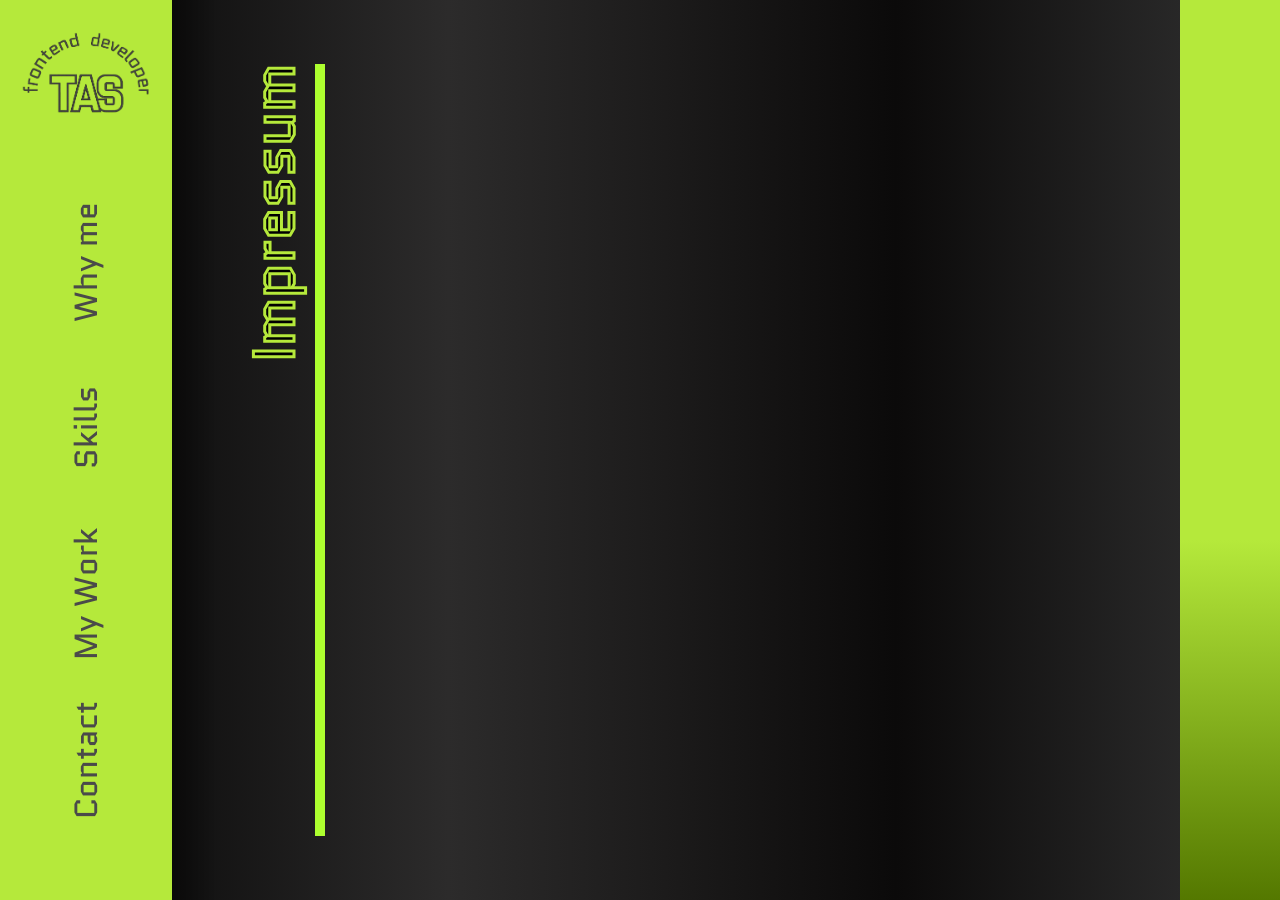
==== impressum.html @ a0881768 "start with impressum page" ====
<!doctype html>
<html lang="en">
  <head>
    <meta charset="UTF-8" />
    <meta name="viewport" content="width=device-width, initial-scale=1.0" />
    <!-- CSS - Script -->
    <link rel="stylesheet" href="css/style.css" />
    <link rel="stylesheet" href="css/responisve.css" />
    <link rel="stylesheet" href="css/hero_section.css" />
    <link rel="stylesheet" href="css/why_me_section.css" />
    <link rel="stylesheet" href="css/skill_section.css" />
    <link rel="stylesheet" href="css/mobile_responsive.css" />
    <link rel="stylesheet" href="css/contact_section.css" />
    <link rel="stylesheet" href="css/references.css" />
    <link rel="stylesheet" href="css/projects.css" />
    <link rel="stylesheet" href="css/font.css" />
    <link rel="stylesheet" href="css/impressum.css" />
    <!-- JS Script -->
    <script src="script.js" defer></script>
    <!-- FAVICON -->
    <link rel="shortcut icon" href="favicon.ico" type="image/x-icon" />
    <title>Impressum</title>
  </head>
  <body>
    <nav>
      <a href="#hero-section">
        <img
          src="./assets/img/tas_logo.png"
          class="navigation-img"
          alt="Initials-logo"
      /></a>

      <div class="navigation-links">
        <a class="navigation-item" href="index.html#why-me-section">Why me</a>
        <a class="navigation-item" href="index.html#skill-section">Skills</a>
        <a class="navigation-item" href="index.html#portfolio-section">My Work</a>
        <a class="navigation-item" href="index.html#contact-section">Contact</a>
      </div>
    </nav>
    <div class="black-to-transparent"></div>

    <div class="impressum-container">
      <div class="impressum-content">
        <div class="impressum-header">
          <p>Impressum</p>
        </div>
        <div class="impressum-text">

        </div>
      </div>

      <footer></footer>
    </div>


    
  </body>
</html>

<!--


    <h2>Angaben gemäß § 5 DDG</h2>

    <p>
      Thorben Schreyer<br />
      Ersheimer Strasse 9<br />
      69434 Hirschhorn<br />
      Deutschland
    </p>

    <h2>Kontakt</h2>

    <p>E-Mail: thorben.schreyer@web.de</p>

    <h2>Verantwortlich für den Inhalt nach § 18 Abs. 2 MStV</h2>

    <p>
      Thorben Schreyer<br />
      Ersheimer Strasse 9<br />
      69434 Hirschhorn<br />
    </p>

    <h2>Haftung für Inhalte</h2>

    <p>
      Als Diensteanbieter bin ich gemäß den allgemeinen Gesetzen für eigene
      Inhalte auf diesen Seiten verantwortlich. Ich bin jedoch nicht
      verpflichtet, übermittelte oder gespeicherte fremde Informationen zu
      überwachen oder nach Umständen zu forschen, die auf eine rechtswidrige
      Tätigkeit hinweisen.
    </p>

    <h2>Haftung für Links</h2>

    <p>
      Diese Website enthält Links zu externen Websites Dritter, auf deren
      Inhalte ich keinen Einfluss habe. Deshalb kann ich für diese fremden
      Inhalte auch keine Gewähr übernehmen. Für die Inhalte der verlinkten
      Seiten ist stets der jeweilige Anbieter oder Betreiber der Seiten
      verantwortlich.
    </p>

    <h2>Urheberrecht</h2>

    <p>
      Die durch den Seitenbetreiber erstellten Inhalte und Werke auf dieser
      Website unterliegen dem deutschen Urheberrecht. Die Vervielfältigung,
      Bearbeitung, Verbreitung und jede Art der Verwertung außerhalb der Grenzen
      des Urheberrechts bedürfen der schriftlichen Zustimmung des jeweiligen
      Autors bzw. Erstellers.
    </p>

    </div>
      Thorben Schreyer<br />
      Ersheimer Strasse 9<br />
      69434 Hirschhorn<br />
    </p>

    <h2>Haftung für Inhalte</h2>

    <p>
      Als Diensteanbieter bin ich gemäß den allgemeinen Gesetzen für eigene
      Inhalte auf diesen Seiten verantwortlich. Ich bin jedoch nicht
      verpflichtet, übermittelte oder gespeicherte fremde Informationen zu
      überwachen oder nach Umständen zu forschen, die auf eine rechtswidrige
      Tätigkeit hinweisen.
    </p>

    <h2>Haftung für Links</h2>

    <p>
      Diese Website enthält Links zu externen Websites Dritter, auf deren
      Inhalte ich keinen Einfluss habe. Deshalb kann ich für diese fremden
      Inhalte auch keine Gewähr übernehmen. Für die Inhalte der verlinkten
      Seiten ist stets der jeweilige Anbieter oder Betreiber der Seiten
      verantwortlich.
    </p>

    <h2>Urheberrecht</h2>

    <p>
      Die durch den Seitenbetreiber erstellten Inhalte und Werke auf dieser
      Website unterliegen dem deutschen Urheberrecht. Die Vervielfältigung,
      Bearbeitung, Verbreitung und jede Art der Verwertung außerhalb der Grenzen
      des Urheberrechts bedürfen der schriftlichen Zustimmung des jeweiligen
      Autors bzw. Erstellers.
    </p>

    </div>
      Thorben Schreyer<br />
      Ersheimer Strasse 9<br />
      69434 Hirschhorn<br />
    </p>

    <h2>Haftung für Inhalte</h2>

    <p>
      Als Diensteanbieter bin ich gemäß den allgemeinen Gesetzen für eigene
      Inhalte auf diesen Seiten verantwortlich. Ich bin jedoch nicht
      verpflichtet, übermittelte oder gespeicherte fremde Informationen zu
      überwachen oder nach Umständen zu forschen, die auf eine rechtswidrige
      Tätigkeit hinweisen.
    </p>

    <h2>Haftung für Links</h2>

    <p>
      Diese Website enthält Links zu externen Websites Dritter, auf deren
      Inhalte ich keinen Einfluss habe. Deshalb kann ich für diese fremden
      Inhalte auch keine Gewähr übernehmen. Für die Inhalte der verlinkten
      Seiten ist stets der jeweilige Anbieter oder Betreiber der Seiten
      verantwortlich.
    </p>

    <h2>Urheberrecht</h2>

    <p>
      Die durch den Seitenbetreiber erstellten Inhalte und Werke auf dieser
      Website unterliegen dem deutschen Urheberrecht. Die Vervielfältigung,
      Bearbeitung, Verbreitung und jede Art der Verwertung außerhalb der Grenzen
      des Urheberrechts bedürfen der schriftlichen Zustimmung des jeweiligen
      Autors bzw. Erstellers.
    </p>

    </div>
      Thorben Schreyer<br />
      Ersheimer Strasse 9<br />
      69434 Hirschhorn<br />
    </p>

    <h2>Haftung für Inhalte</h2>

    <p>
      Als Diensteanbieter bin ich gemäß den allgemeinen Gesetzen für eigene
      Inhalte auf diesen Seiten verantwortlich. Ich bin jedoch nicht
      verpflichtet, übermittelte oder gespeicherte fremde Informationen zu
      überwachen oder nach Umständen zu forschen, die auf eine rechtswidrige
      Tätigkeit hinweisen.
    </p>

    <h2>Haftung für Links</h2>

    <p>
      Diese Website enthält Links zu externen Websites Dritter, auf deren
      Inhalte ich keinen Einfluss habe. Deshalb kann ich für diese fremden
      Inhalte auch keine Gewähr übernehmen. Für die Inhalte der verlinkten
      Seiten ist stets der jeweilige Anbieter oder Betreiber der Seiten
      verantwortlich.
    </p>

    <h2>Urheberrecht</h2>

    <p>
      Die durch den Seitenbetreiber erstellten Inhalte und Werke auf dieser
      Website unterliegen dem deutschen Urheberrecht. Die Vervielfältigung,
      Bearbeitung, Verbreitung und jede Art der Verwertung außerhalb der Grenzen
      des Urheberrechts bedürfen der schriftlichen Zustimmung des jeweiligen
      Autors bzw. Erstellers.
    </p>

    </div>


-->
---- css/style.css ----
* {
  margin: 0;
  padding: 0;
}

body {
  scroll-snap-type: x mandatory;
  font-family: "Quantico-Regular";
}

:root {
  --white: #ffffff;
  --black: #000000;
  --main-green: #b5e93b;
  --light-green: #D3ED97;
  --light-grey: #4a4a4a;
}

.sections {
  margin-left: 172px;
  height: 100vh;

  overflow-x: auto;
  overflow-y: hidden;

  scroll-snap-type: x mandatory;
  scrollbar-width: none;
  scroll-behavior: smooth;
}

.sections-track {
  display: flex;
  width: max-content;

  background: linear-gradient(
    to right,
    #000000 0%,
    #2c2b2b 25%,
    #0b0a0a 50%,
    #323232 75%,
    #0b0a0a 100%
  );
}

.sections::-webkit-scrollbar {
  display: none;
}

section {
  display: flex;
  flex-direction: column;
  min-width: calc(100vw - 172px);
  height: 100vh;
  flex-shrink: 0;
  scroll-snap-align: start;
}

a {
  text-decoration: none;
}

.arrow-right {
  width: 107px;
  height: 32px;
  transition:
    transform 300ms ease,
    filter 300ms ease;
  z-index: 2;
}

.arrow-right::before {
  content: "";
  position: absolute;
  inset: -8px;
  background: #ccff00;
  border-radius: 100px;
  filter: blur(20px);
  opacity: 0;
  transition:
    opacity 300ms ease,
    transform 300ms ease;
  transform: scale(0.8);
  z-index: -1;
}

.arrow-right:hover {
  filter: drop-shadow(0 0 4px #b8ff2c)
    drop-shadow(0 0 12px rgba(184, 255, 44, 0.4));
}

.arrow-right-transform:hover {
  transform: translateX(10px);
}

.arrow-left-transform:hover {
  transform: translateX(-10px);
}

.arrow-right:hover::before {
  opacity: 0.7;
  transform: scale(1.2);
}

.btn {
  position: relative;
  overflow: hidden;
  border-radius: 30px;
  color: var(--black);
  border: none;
  width: 100%;
  height: 100%;
  cursor: pointer;
  background: var(--main-green);
}

.btn span {
  position: relative;
  font-family: "Quantico-Regular";
  font-size: 16px;
  z-index: 2;
}

.btn::before {
  content: "";
  position: absolute;
  inset: 0;

  background: linear-gradient(to bottom, #b5e93b 0%, #547800 100%);

  opacity: 0;
  transition: opacity 300ms ease;
}

.btn:hover::before {
  opacity: 1;
}

/*------------------------------------
     Social Media an Language
    ------------------------------------*/

.social-icons {
  display: flex;
  align-items: center;
  justify-content: space-between;
  position: fixed;
  top: 24px;
  right: 148px;
  gap: 24px;
  z-index: 5000;
}

.social-icons a {
  cursor: pointer;
}

.social-icons img {
  width: 30px;
  height: 30px;
}

.language-buttons {
  display: flex;
  align-items: center;
  margin-left: 16px;
}

.language-buttons span {
  font-size: 16px;
  cursor: pointer;
  color: var(--white);
}

.language-buttons span:hover {
  color: var(--main-green);
}

.language-buttons hr {
  border: 1px solid var(--white);
  height: 12px;
  margin: 0px 8px 2px 8px;
}

.mail-img:hover {
  content: url(../assets/img/mail_hover.png);
}

.linkedIn-img:hover {
  content: url(../assets/img/linkedIn_hover.png);
}

.git-img:hover {
  content: url(../assets/img/github_hover.png);
}

/*------------------------------------
    Skill Section
    ------------------------------------*/
.skill-section {
}

/*------------------------------------
    Portfolio Section
    ------------------------------------*/
.portfolio-section {
}

/*------------------------------------
    Reference Section
    ------------------------------------*/
.portfolio-section {
}

/*------------------------------------
    Footer Section
------------------------------------*/

footer {
  min-width: 100px;
  height: 100vh;
  flex-shrink: 0;
  background: linear-gradient(to bottom, var(--main-green) 60%, #547800 100%);
}
---- css/hero_section.css ----
/*------------------------------------
    Navigation Container 
    ------------------------------------*/
nav {
  position: fixed;
  display: flex;
  flex-direction: column;
  align-items: center;
  width: 172px;
  height: 100%;
  z-index: 2000;
  background-color: var(--main-green);
}

.black-to-transparent {
  position: fixed;
  left: 172px;
  width: 42px;
  height: 100%;
  z-index: 1000;
  background: linear-gradient(to right, rgba(0, 0, 0, 0.42), transparent);
}

.navigation-img {
  width: 130px;
  height: auto;
  margin-top: 32px;
}

.navigation-links {
  display: flex;
  flex-direction: column;
  justify-content: space-evenly;
  margin: 40px 0px;
  height: 100%;
}

.navigation-links a {
  display: flex;
  align-items: center;
  justify-content: center;
  height: 132px;
  writing-mode: vertical-rl;
  transform: rotate(180deg);
  color: var(--light-grey);
  font-size: 32px;
}

.navigation-links a:hover {
  color: var(--white);
  transition: 150ms;
}

.navigation-links a.isActive {
  color: transparent;
  -webkit-text-stroke: 1px black;
  transition: 200ms;
  scale: 1.2;
}


/*------------------------------------
     Hero Section 
    ------------------------------------*/

.hero-section {
  display: flex;
  flex-direction: row;
  position: relative;
}

.developper-image {
  display: flex;
  justify-content: center;
  align-items: end;
  flex: 1;
}

.my-img {
  position: absolute;
  bottom: 0px;
  height: 826px;
}

.hero-name {
  position: absolute;
  display: flex;
  align-items: end;
  flex-direction: column;
  position: absolute;
  width: 550px;
  left: 50%;
  top: 75%;
  transform: translate(-50%, -50%);
}

.developer-name {
  font-size: 80px;
  font-family: "Quantico-Bold";
  white-space: nowrap;
  color: var(--main-green);
}

.developer-function {
  font-size: 48px;
  font-family: "Quantico-Bold";
  color: var(--black);
  -webkit-text-stroke: 1px var(--main-green);
}

.arrow-position-hero {
  position: absolute;
  top: 430px;
  right: 32px;
}
---- css/why_me_section.css ----
/*------------------------------------
    Why me Section
    ------------------------------------*/

.why-me-section {
  position: relative;
}

.why-me-content {
  display: flex;
  flex-direction: column;
  margin-top: 264px;
  margin-left: 80px;
  width: 835px;
  height: 332px;
}

.why-me-textarea {
  display: flex;
  flex-direction: row;
  height: 252px;
  width: 100%;
}

.contact-me-button-area {
  display: flex;
  justify-content: end;
  align-items: center;
  width: 100%;
}

.contact-me-button-area a {
  display: flex;
  align-items: center;
  justify-content: center;
}

.contact-me-btn {
  margin-top: 32px;
  width: 146px;
  height: 45px;
}

.why-me-header {
  display: flex;
  justify-content: end;
  font-size: 56px;
  color: var(--black);
  -webkit-text-stroke: 3px var(--main-green);
  writing-mode: vertical-rl;
  transform: rotate(180deg);

  height: 100%;
  width: 80px;
}

.why-me-description {
  height: 80px;
  width: 100%;
  margin-left: 32px;
  color: var(--white);
  font-size: 16px;
  text-align: justify;
}

.why-me-description p {
  margin: 0px 0px 48px 0px;
}

.why-me-description span {
  font-size: 48px;
  color: var(--main-green);
}

.why-me-icons {
  width: 77%;
  height: 96px;
  margin-top: -30px;
  margin-left: 60px;
  display: flex;
  justify-content: space-between;
  align-items: end;
}

.why-me-icon {
  display: flex;
  justify-content: center;
  align-items: center;
  flex-direction: column;
  position: relative;
  transition: 400ms;
}

.why-me-icon:hover {
  color: var(--main-green);
}

.why-me-icon-city-hover {
  opacity: 0;
  transition: opacity 400ms ease;
}

.why-me-icon:hover .why-me-icon-city-hover {
  opacity: 1;
}

.why-me-icon-remote-hover {
  opacity: 0;
  transition: opacity 400ms ease;
  position: absolute;
  bottom: 63px;
  left: 50px;
}

.why-me-icon:hover .why-me-icon-remote-hover {
  opacity: 1;
}

.bag-corpus {
  position: absolute;
  top: -30px;
  z-index: 500;
}

.bag-roll {
  position: absolute;
  top: 3px;
  z-index: 400;
}

.bag-griff {
  position: absolute;
  bottom: 55px;
  transition: 400ms;
}

.why-me-icon:hover .bag-griff {
  bottom: 62px
}

.why-me-icon p {
  margin: 16px 0px 0px 0px;
}

.arrow-why-me {
  position: absolute;
  right: 32px;
  bottom: 60px;
}
---- css/skill_section.css ----
.skill-section {
  position: relative;
}

.skill-section-content {
  display: flex;
  width: 900px;
  height: 360px;
  margin-left: 64px;
  margin-top: 400px;
}

.skill-section-img-up {
  display: flex;
  flex-direction: row;
  justify-content: space-around;
  width: 100%;
  height: 100px;
  margin-top: 32px;
}

.skill-section-img-down {
  display: flex;
  flex-direction: row;
  justify-content: space-around;
  width: 100%;
  height: 100px;
  margin-top: 24px;
}

.skill-section-content-left {
  margin-bottom: 32px;
  margin-right: 80px;
}

.skill-section-content-left p {
  display: flex;
  justify-content: end;
  font-size: 56px;
  margin-right: 32px;
  color: var(--black);
  -webkit-text-stroke: 3px var(--main-green);
  writing-mode: vertical-rl;
  transform: rotate(180deg);
}

.skill-section-text p {
  color: var(--white);
  text-align: justify;
}

.arrow-skill-section {
  position: absolute;
  right: 32px;
  top: 360px;
}

.skill {
  position: relative;

  display: flex;
  flex-direction: column;
  align-items: center;
  justify-content: center;

  width: 120px;
  height: 120px;

  color: var(--white);
}

.skill::before {
  content: "";
  position: absolute;
  width: 80px;
  height: 80px;
  background: rgba(5, 233, 58, 0.28);
  border-radius: 50%;
  filter: blur(50px);
  opacity: 0;
  transition: opacity 250ms ease;
  z-index: 0;
}


.skill:hover::before {
  opacity: 1;
}

.skill img {
  position: relative;
  z-index: 2;

  transition: transform 250ms ease;
}

.skill:hover img {
  transform: scale(1.08);
}

.skill p {
  display: flex;
  justify-content: center;
  margin-top: 8px;
}

.contact-me-btn-skill {
  display: flex;
  align-items: center;
  justify-content: center;
  margin-top: 32px;
  width: 120px;
  height: 30px;
}

.contact-me-btn-skil span {
  z-index: 1000;
}
---- css/contact_section.css ----
/*------------------------------------
    Contact Section
    ------------------------------------*/
.contact-section {
  position: relative;
  display: flex;
  flex-direction: row;
}

.contact-content {
  flex: 1;
}

.arrow-contact {
  position: absolute;
  bottom: 30%;
  right: 132px;
}

.contact-content {
  display: flex;
  flex-direction: row;
}

.contact-head {
  display: flex;
  justify-content: end;
  font-size: 56px;
  margin-right: 32px;
  color: var(--black);
  -webkit-text-stroke: 3px var(--main-green);
  writing-mode: vertical-rl;
  transform: rotate(180deg);
}

.contact-form {
  margin-top: 150px;
  margin-left: 128px;
  display: flex;
  flex-direction: row;
  height: 530px;
  width: 585px;
}

form {
  display: flex;
  flex-direction: column;
}

.checkbox-area {
  display: flex;
  align-items: start;
  color: var(--main-green);
}

.checkbox-area a {
  color: var(--white);
}

.form-btn-area {
  display: flex;
  justify-content: end;
  margin-top: 16px;
  width: 100%;
}

.form-send-btn {
  width: 95px;
  height: 45px;
}

.form-send-btn span {
  position: relative;
  z-index: 5;
}

.input-form {
  width: 456px;
  height: 60px;
  border: 1px solid var(--main-green);
  border-radius: 30px;
  padding-left: 24px;
  background-color: transparent;
  color: var(--white);
  margin-bottom: 16px;
}

.input-form::placeholder {
  color: #d3ed9766;
}

.input-message {
  width: 456px;
  height: 255px;
  border: 1px solid var(--main-green);
  border-radius: 30px;
  padding-left: 24px;
  padding-top: 32px;
  background-color: transparent;
  color: var(--white);
  margin-bottom: 8px;
}

.checkbox-area {
  display: flex;
  align-items: center;
  gap: 12px;
}

.custom-checkbox {
  position: relative;

  display: flex;
  align-items: center;
  justify-content: center;

  min-width: 24px;
  width: 24px;
  height: 24px;

  cursor: pointer;
}

.checkbox-input {
  display: none;
}

.custom-checkbox img {
  position: absolute;
  inset: 0;

  width: 100%;
  height: 100%;

  transition: opacity 200ms ease;
}

/* -----------------------------
   DEFAULT STATES
------------------------------ */

.checked,
.checkbox-hover,
.not-checked {
  opacity: 0;
}

.unchecked {
  opacity: 1;
}

/* -----------------------------
   HOVER (unchecked)
------------------------------ */

.custom-checkbox:hover .checkbox-hover {
  opacity: 1;
}

.custom-checkbox:hover .unchecked {
  opacity: 0;
}

/* -----------------------------
   CHECKED
------------------------------ */

.checkbox-input:checked ~ .checked {
  opacity: 1;
}

.checkbox-input:checked ~ .unchecked,
.checkbox-input:checked ~ .checkbox-hover {
  opacity: 0;
}

/* -----------------------------
   OPTIONAL ERROR STATE
------------------------------ */

/* 
Füge später per JS die Klasse "error"
zu .custom-checkbox hinzu
*/

.custom-checkbox.error .not-checked {
  opacity: 1;
}

.custom-checkbox.error .unchecked,
.custom-checkbox.error .checkbox-hover,
.custom-checkbox.error .checked {
  opacity: 0;
}

/* -----------------------------
   TEXT
------------------------------ */

.checkbox-area p {
  color: var(--main-green);
  font-size: 14px;
  line-height: 1.4;
}

.checkbox-pp {
  color: var(--main-green);
  cursor: pointer;
}

.checkbox-pp:hover {
  text-decoration: underline;
}

.impressum-section {
  display: flex;
  flex-direction: column;
  justify-content: space-between;
  margin: 150px 32px 0px 64px;
  height: 665px;
  max-width: 420px;
}

.impressum-text {
  color: var(--white);
  text-align: end;
}

.impressum-text-highlight {
  color: var(--main-green);
}

.impressum-contact-details {
  margin-top: 24px;
  text-align: end;
}

.impressum-contact-details p {
  display: flex;
  align-items: center;
  justify-content: end;
}

.impressum-contact-details p a:hover {
  color: var(--main-green);
}

.impressum-contact-details p:last-child {
  margin-top: 8px;
}

.impressum-contact-details p a {
  color: white;
  transition: color 0.2s ease;
}

.icon-wrapper {
  display: flex;
  align-items: center;
  justify-content: center;
  position: relative;
  width: 24px;
  height: 24px;
}

.icon-wrapper img {
  position: absolute;
  top: -2px;
  left: -8px;
  transition: opacity 0.4s ease;
}

.icon-default {
  opacity: 1;
}

.icon-hover {
  opacity: 0;
}

.impressum-contact-details p:hover .icon-default {
  opacity: 0;
}

.impressum-contact-details p:hover .icon-hover {
  opacity: 1;
}

.impressum-contact-details a {
  color: white;
  transition: color 0.2s ease;
}

.impressum-contact-details p:hover a {
  color: var(--main-green);
}

.impressum-lower-section {
  display: flex;
  flex-direction: column;
  align-items: end;
  height: 150px;
  color: white;
}

.impressum-lower-section a:hover {
  color: var(--main-green);
}

.impressum-lower-section a {
  color: var(--white);
  margin-bottom: 8px;
}
---- css/references.css ----
.reference-section {
    position: relative;
}

.reference-section-container {
  display: flex;
  flex-direction: row;
  width: 580px;
  height: 580px;
  margin-left: 64px;
  margin-top: 280px;
}

.all-references {
  width: 480px;
  height: 100%;
}

.reference-head {
  -webkit-text-stroke: 3px var(--main-green);
  writing-mode: vertical-rl;
  transform: rotate(180deg);
  font-size: 58px;
  margin-right: 24px;
}

.reference {
    display: flex;
    align-items: center;
  width: 540px;
  height: 182px;
  border: 1px solid #d3ed97;
  border-radius: 30px;
  margin-bottom: 16px;
  color: white;
}

hr {
    border: 1px solid #D3ED97;
    height: 113px;
}

.name-and-project {
    display: flex;
    justify-content: center;
    align-items: center;
    flex-direction: column;
    padding: 16px;
    width: 200px;
}

.customer-name {
    color: #B5E93B;
    font-size: 24px;
    white-space: nowrap;
}

.project-name {
    color: #D3ED97;
    font-size: 16px;
    white-space: nowrap;
}

.reference-content {
    display: flex;
    justify-content: center;
    align-items: center;
    padding: 16px;
    text-align: center;
    width: 258px
}

.arrow-position-reference-section {
    position: absolute;
    right: 32px;
    top: 430px
}
---- css/projects.css ----
.portfolio-section {
  position: relative;
}

.all-projects {
  display: flex;
  flex-direction: row;
  margin-left: 64px;
  margin-top: 160px;
}

.project-header {
  display: flex;
  justify-content: end;
  -webkit-text-stroke: 3px var(--main-green);
  writing-mode: vertical-rl;
  transform: rotate(180deg);
  font-size: 58px;
  margin-right: 32px;
}

.project {
  position: relative;
  width: 920px;
  height: 520px;
  border-radius: 30px;
  padding: 0px 32px;
  background-color: rgba(181, 233, 59, 0.2);
  margin-right: 32px;
}

.project-head-number {
  font-size: 100px;
  margin-right: 16px;
  -webkit-text-stroke: 1px var(--main-green);
  color: transparent;
}

.project-head {
  display: flex;
  align-items: center;
}

.prject-description-head {
  display: flex;
  align-items: center;
  gap: 16px;
  margin-bottom: 10px;
}

.prject-description-head-img {
  width: 13px;
  height: 13px;
}

.project-head-project-name {
  font-size: 56px;
  color: #b5e93b;
}

.project-h2 {
  font-size: 24px;
  color: #fffdfd;
}

.project-text {
  color: #fffdfd;
  margin-bottom: 32px;
}

.about-the-project {
  width: 480px;
  padding-left: 30px;
}

.technologys-project {
  width: 830px;
  padding-left: 30px;
}

.arrow-position-skill-section {
  position: absolute;
  right: 32px;
  bottom: 64px;
}

.project-presentation {
  position: absolute;
  display: flex;
  align-items: center;
  justify-content: center;
  flex-direction: column;
  width: 337px;
  right: 50px;
  top: 130px;
}

.project-img {
  width: 337px;
  height: 203px;
  border-radius: 30px;
}

.project-btn {
  display: flex;
  justify-content: center;
  align-items: center;
  padding: 13px 30px;
}

.project-btn-section {
  display: flex;
  align-items: center;
  justify-content: center;
  margin-top: 24px;
  gap: 16px;
  transition: ease-in-out 300ms;
}

.github-btn {
  display: flex;
  justify-content: center;
  align-items: center;
  border-radius: 30px;
  padding: 13px 30px;
  border: 1px solid #b5e93b;
  color: #b5e93b;
  transition: ease-in-out 300ms;
}

.github-btn:hover {
  background-color: rgba(211, 237, 151, 0.2);
  color: #fffdfd;
}


.project-text-section {
  margin-left: 40px;
}

.project:hover .project-btn-section {
  gap: 32px;
}

.ongoing-project {
  display: flex;
  flex-direction: column;
  align-items: center;
  width: 345px;
}

.ongoing-project-head {
  width: 100%;
}

.ongoing-number {
  font-size: 48px;
}

.ongoing-head {
  font-size: 32px;
}

.ongoing-project-text {
  color: #FFFDFD;
}

.ongoing-project-button {
  display: flex;
  justify-content: center;
  margin-top: 16px;
  width: 130px;
  height: 45px;
}

.ongoing-project-button span{
  display: flex;
  align-items: center;
  justify-content: center;
  align-content: center;
  max-width: 130px;
  height: 45px;
}
---- css/font.css ----
@font-face {
  font-family: "Quantico-Bold";
  src: url('../assets/font/Quantico-Bold.ttf') format('truetype');
  font-weight: bold;
  font-style: normal;
}

@font-face {
  font-family: "Quantico-BoldItalic";
  src: url('../assets/font/Quantico-BoldItalic.ttf') format('truetype');
  font-weight: bold;
  font-style: italic;
}

@font-face {
  font-family: "Quantico-Italic";
  src: url('../assets/font/Quantico-Italic.ttf') format('truetype');
  font-weight: normal;
  font-style: italic;
}

@font-face {
  font-family: "Quantico-Regular";
  src: url('../assets/font/Quantico-Regular.ttf') format('truetype');
  font-weight: normal;
  font-style: normal;
}
---- css/impressum.css ----
.impressum-container {
  display: flex;

  width: 100vw;
  height: 100vh;
  background: linear-gradient(
    to right,
    #000000 0%,
    #2c2b2b 35%,
    #0b0a0a 70%,
    #323232 100%
  );
}

.impressum-content {
  display: flex;
  width: calc(100% - 132px);
  margin: 64px 64px 64px 232px;
}

.impressum-header {
  display: flex;
  justify-content: end;
  -webkit-text-stroke: 3px var(--main-green);
  writing-mode: vertical-rl;
  transform: rotate(180deg);
  font-size: 58px;
}

.impressum-text {
  border: 5px solid greenyellow;
}
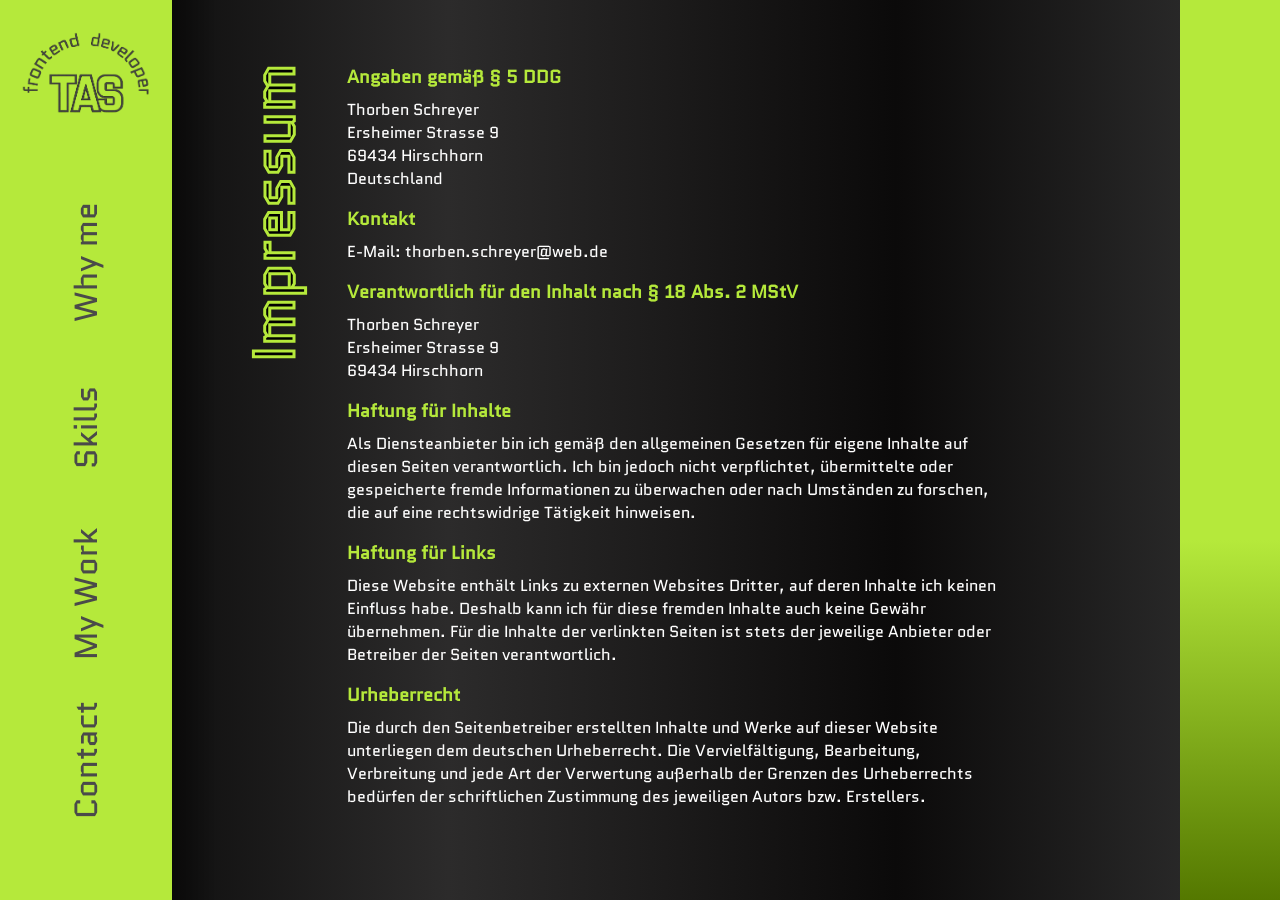
==== commit 93f44633: "add impressum" ====
--- a/impressum.html
+++ b/impressum.html
@@ -33,7 +33,9 @@
       <div class="navigation-links">
         <a class="navigation-item" href="index.html#why-me-section">Why me</a>
         <a class="navigation-item" href="index.html#skill-section">Skills</a>
-        <a class="navigation-item" href="index.html#portfolio-section">My Work</a>
+        <a class="navigation-item" href="index.html#portfolio-section"
+          >My Work</a
+        >
         <a class="navigation-item" href="index.html#contact-section">Contact</a>
       </div>
     </nav>
@@ -44,182 +46,68 @@
         <div class="impressum-header">
           <p>Impressum</p>
         </div>
-        <div class="impressum-text">
+        <div class="impressumsite-text">
+          <h2>Angaben gemäß § 5 DDG</h2>
 
+          <p>
+            Thorben Schreyer<br />
+            Ersheimer Strasse 9<br />
+            69434 Hirschhorn<br />
+            Deutschland
+          </p>
+
+          <h2>Kontakt</h2>
+
+          <p>E-Mail: thorben.schreyer@web.de</p>
+
+          <h2>Verantwortlich für den Inhalt nach § 18 Abs. 2 MStV</h2>
+
+          <p>
+            Thorben Schreyer<br />
+            Ersheimer Strasse 9<br />
+            69434 Hirschhorn<br />
+          </p>
+
+          <h2>Haftung für Inhalte</h2>
+
+          <p>
+            Als Diensteanbieter bin ich gemäß den allgemeinen Gesetzen für
+            eigene Inhalte auf diesen Seiten verantwortlich. Ich bin jedoch
+            nicht verpflichtet, übermittelte oder gespeicherte fremde
+            Informationen zu überwachen oder nach Umständen zu forschen, die auf
+            eine rechtswidrige Tätigkeit hinweisen.
+          </p>
+
+          <h2>Haftung für Links</h2>
+
+          <p>
+            Diese Website enthält Links zu externen Websites Dritter, auf deren
+            Inhalte ich keinen Einfluss habe. Deshalb kann ich für diese fremden
+            Inhalte auch keine Gewähr übernehmen. Für die Inhalte der verlinkten
+            Seiten ist stets der jeweilige Anbieter oder Betreiber der Seiten
+            verantwortlich.
+          </p>
+
+          <h2>Urheberrecht</h2>
+
+          <p>
+            Die durch den Seitenbetreiber erstellten Inhalte und Werke auf
+            dieser Website unterliegen dem deutschen Urheberrecht. Die
+            Vervielfältigung, Bearbeitung, Verbreitung und jede Art der
+            Verwertung außerhalb der Grenzen des Urheberrechts bedürfen der
+            schriftlichen Zustimmung des jeweiligen Autors bzw. Erstellers.
+          </p>
         </div>
       </div>
 
       <footer></footer>
     </div>
-
-
-    
   </body>
 </html>
 
 <!--
 
 
-    <h2>Angaben gemäß § 5 DDG</h2>
-
-    <p>
-      Thorben Schreyer<br />
-      Ersheimer Strasse 9<br />
-      69434 Hirschhorn<br />
-      Deutschland
-    </p>
-
-    <h2>Kontakt</h2>
-
-    <p>E-Mail: thorben.schreyer@web.de</p>
-
-    <h2>Verantwortlich für den Inhalt nach § 18 Abs. 2 MStV</h2>
-
-    <p>
-      Thorben Schreyer<br />
-      Ersheimer Strasse 9<br />
-      69434 Hirschhorn<br />
-    </p>
-
-    <h2>Haftung für Inhalte</h2>
-
-    <p>
-      Als Diensteanbieter bin ich gemäß den allgemeinen Gesetzen für eigene
-      Inhalte auf diesen Seiten verantwortlich. Ich bin jedoch nicht
-      verpflichtet, übermittelte oder gespeicherte fremde Informationen zu
-      überwachen oder nach Umständen zu forschen, die auf eine rechtswidrige
-      Tätigkeit hinweisen.
-    </p>
-
-    <h2>Haftung für Links</h2>
-
-    <p>
-      Diese Website enthält Links zu externen Websites Dritter, auf deren
-      Inhalte ich keinen Einfluss habe. Deshalb kann ich für diese fremden
-      Inhalte auch keine Gewähr übernehmen. Für die Inhalte der verlinkten
-      Seiten ist stets der jeweilige Anbieter oder Betreiber der Seiten
-      verantwortlich.
-    </p>
-
-    <h2>Urheberrecht</h2>
-
-    <p>
-      Die durch den Seitenbetreiber erstellten Inhalte und Werke auf dieser
-      Website unterliegen dem deutschen Urheberrecht. Die Vervielfältigung,
-      Bearbeitung, Verbreitung und jede Art der Verwertung außerhalb der Grenzen
-      des Urheberrechts bedürfen der schriftlichen Zustimmung des jeweiligen
-      Autors bzw. Erstellers.
-    </p>
-
-    </div>
-      Thorben Schreyer<br />
-      Ersheimer Strasse 9<br />
-      69434 Hirschhorn<br />
-    </p>
-
-    <h2>Haftung für Inhalte</h2>
-
-    <p>
-      Als Diensteanbieter bin ich gemäß den allgemeinen Gesetzen für eigene
-      Inhalte auf diesen Seiten verantwortlich. Ich bin jedoch nicht
-      verpflichtet, übermittelte oder gespeicherte fremde Informationen zu
-      überwachen oder nach Umständen zu forschen, die auf eine rechtswidrige
-      Tätigkeit hinweisen.
-    </p>
-
-    <h2>Haftung für Links</h2>
-
-    <p>
-      Diese Website enthält Links zu externen Websites Dritter, auf deren
-      Inhalte ich keinen Einfluss habe. Deshalb kann ich für diese fremden
-      Inhalte auch keine Gewähr übernehmen. Für die Inhalte der verlinkten
-      Seiten ist stets der jeweilige Anbieter oder Betreiber der Seiten
-      verantwortlich.
-    </p>
-
-    <h2>Urheberrecht</h2>
-
-    <p>
-      Die durch den Seitenbetreiber erstellten Inhalte und Werke auf dieser
-      Website unterliegen dem deutschen Urheberrecht. Die Vervielfältigung,
-      Bearbeitung, Verbreitung und jede Art der Verwertung außerhalb der Grenzen
-      des Urheberrechts bedürfen der schriftlichen Zustimmung des jeweiligen
-      Autors bzw. Erstellers.
-    </p>
-
-    </div>
-      Thorben Schreyer<br />
-      Ersheimer Strasse 9<br />
-      69434 Hirschhorn<br />
-    </p>
-
-    <h2>Haftung für Inhalte</h2>
-
-    <p>
-      Als Diensteanbieter bin ich gemäß den allgemeinen Gesetzen für eigene
-      Inhalte auf diesen Seiten verantwortlich. Ich bin jedoch nicht
-      verpflichtet, übermittelte oder gespeicherte fremde Informationen zu
-      überwachen oder nach Umständen zu forschen, die auf eine rechtswidrige
-      Tätigkeit hinweisen.
-    </p>
-
-    <h2>Haftung für Links</h2>
-
-    <p>
-      Diese Website enthält Links zu externen Websites Dritter, auf deren
-      Inhalte ich keinen Einfluss habe. Deshalb kann ich für diese fremden
-      Inhalte auch keine Gewähr übernehmen. Für die Inhalte der verlinkten
-      Seiten ist stets der jeweilige Anbieter oder Betreiber der Seiten
-      verantwortlich.
-    </p>
-
-    <h2>Urheberrecht</h2>
-
-    <p>
-      Die durch den Seitenbetreiber erstellten Inhalte und Werke auf dieser
-      Website unterliegen dem deutschen Urheberrecht. Die Vervielfältigung,
-      Bearbeitung, Verbreitung und jede Art der Verwertung außerhalb der Grenzen
-      des Urheberrechts bedürfen der schriftlichen Zustimmung des jeweiligen
-      Autors bzw. Erstellers.
-    </p>
-
-    </div>
-      Thorben Schreyer<br />
-      Ersheimer Strasse 9<br />
-      69434 Hirschhorn<br />
-    </p>
-
-    <h2>Haftung für Inhalte</h2>
-
-    <p>
-      Als Diensteanbieter bin ich gemäß den allgemeinen Gesetzen für eigene
-      Inhalte auf diesen Seiten verantwortlich. Ich bin jedoch nicht
-      verpflichtet, übermittelte oder gespeicherte fremde Informationen zu
-      überwachen oder nach Umständen zu forschen, die auf eine rechtswidrige
-      Tätigkeit hinweisen.
-    </p>
-
-    <h2>Haftung für Links</h2>
-
-    <p>
-      Diese Website enthält Links zu externen Websites Dritter, auf deren
-      Inhalte ich keinen Einfluss habe. Deshalb kann ich für diese fremden
-      Inhalte auch keine Gewähr übernehmen. Für die Inhalte der verlinkten
-      Seiten ist stets der jeweilige Anbieter oder Betreiber der Seiten
-      verantwortlich.
-    </p>
-
-    <h2>Urheberrecht</h2>
-
-    <p>
-      Die durch den Seitenbetreiber erstellten Inhalte und Werke auf dieser
-      Website unterliegen dem deutschen Urheberrecht. Die Vervielfältigung,
-      Bearbeitung, Verbreitung und jede Art der Verwertung außerhalb der Grenzen
-      des Urheberrechts bedürfen der schriftlichen Zustimmung des jeweiligen
-      Autors bzw. Erstellers.
-    </p>
-
-    </div>
 
 
--->+-->
--- a/css/impressum.css
+++ b/css/impressum.css
@@ -27,6 +27,19 @@
   font-size: 58px;
 }
 
-.impressum-text {
-  border: 5px solid greenyellow;
+.impressumsite-text {
+  margin-left: 32px;
+  height: 740px;
+  width: 650px;
+  color: white;
 }
+
+.impressumsite-text h2 {
+  font-size: 18px;
+  padding-bottom: 8px;
+  color: var(--main-green);
+}
+
+.impressumsite-text p {
+  padding-bottom: 16px;
+}
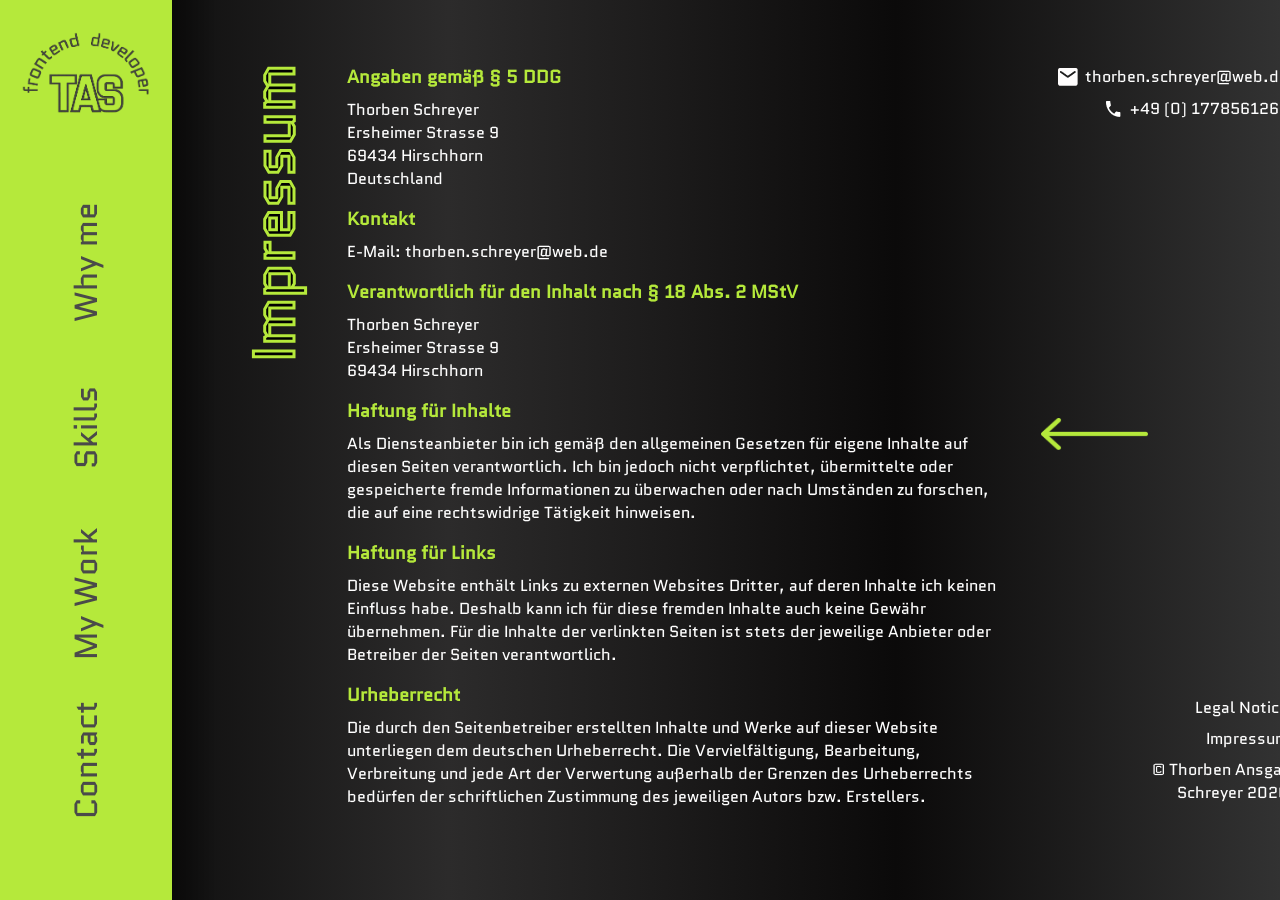
==== commit 890bd975: "finish impressum site in german" ====
--- a/impressum.html
+++ b/impressum.html
@@ -23,7 +23,7 @@
   </head>
   <body>
     <nav>
-      <a href="#hero-section">
+      <a href="index.html#hero-section">
         <img
           src="./assets/img/tas_logo.png"
           class="navigation-img"
@@ -100,8 +100,54 @@
         </div>
       </div>
 
+      <div class="impressum-detail">
+        <div class="impressum-contact-details margin-imprssum-unset">
+          <p>
+            <span class="icon-wrapper">
+              <img
+                class="icon-default"
+                src="./assets/img/email-default.png"
+                alt=""
+              />
+              <img
+                class="icon-hover"
+                src="./assets/img/email-hover.png"
+                alt=""
+              /> </span
+            ><a href="mailto:tohrben.schreyer@web.de"
+              >thorben.schreyer@web.de</a
+            >
+          </p>
+          <p>
+            <span class="icon-wrapper">
+              <img
+                class="icon-default"
+                src="./assets/img/phone-default.png"
+                alt=""
+              />
+              <img
+                class="icon-hover"
+                src="./assets/img/phone-hover.png"
+                alt=""
+              />
+            </span>
+            <a href="tel:+491778561261">+49 (0) 1778561261</a>
+          </p>
+        </div>
+        <div class="impressum-lower-section">
+          <a href="leagal_notice.html">Legal Notice</a>
+          <a href="impressum.html">Impressum</a>
+          <p class="copy-right">&copy; Thorben Ansgar <br />Schreyer 2026</p>
+        </div>
+      </div>
       <footer></footer>
     </div>
+    <a href="index.html#hero-section">
+      <img
+        class="arrow-right arrow-left-transform arrow-impressum"
+        src="./assets/img/arrow_left.png"
+        alt="Arrow Right "
+    /></a>
   </body>
 </html>
 
--- a/css/contact_section.css
+++ b/css/contact_section.css
@@ -299,6 +299,7 @@
   display: flex;
   flex-direction: column;
   align-items: end;
+  justify-content: end;
   height: 150px;
   color: white;
 }
--- a/css/impressum.css
+++ b/css/impressum.css
@@ -43,3 +43,26 @@
 .impressumsite-text p {
   padding-bottom: 16px;
 }
+
+.impressum-detail {
+  display: flex;
+  flex-direction: column;
+  justify-content: space-between;
+  margin-right: 16px;
+  margin-top: 64px;
+  height: 740px;
+}
+
+.copy-right {
+  text-align: end;
+}
+
+.margin-imprssum-unset {
+  margin: unset;
+}
+
+.arrow-impressum {
+  position: absolute;
+  bottom: 50%;
+  right: 132px;
+}
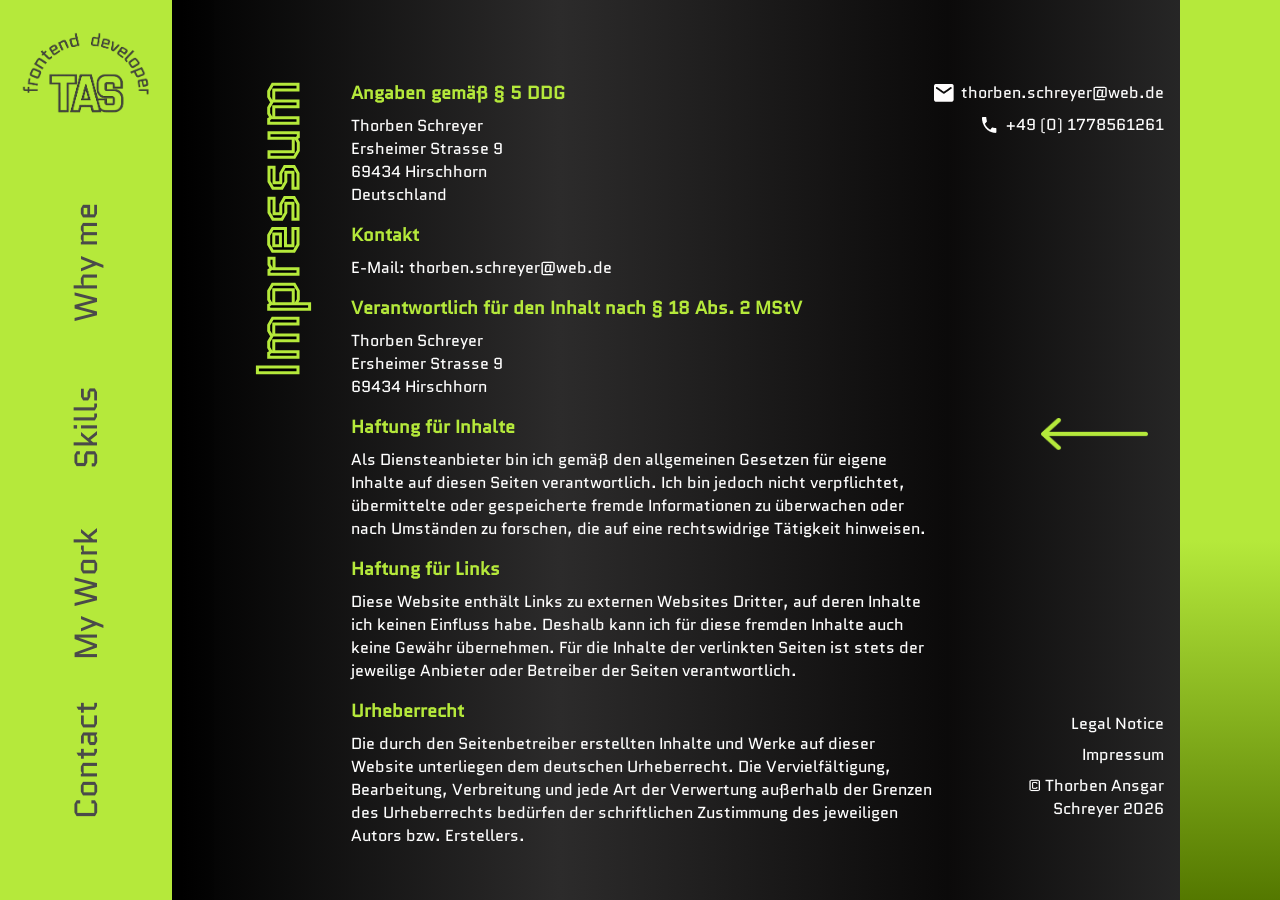
==== commit 9e9479f6: "fix impressum and pp!" ====
--- a/impressum.html
+++ b/impressum.html
@@ -98,49 +98,49 @@
             schriftlichen Zustimmung des jeweiligen Autors bzw. Erstellers.
           </p>
         </div>
+        <div class="footer-space"></div>
+        <div class="impressum-detail">
+          <div class="impressum-contact-details margin-imprssum-unset">
+            <p>
+              <span class="icon-wrapper">
+                <img
+                  class="icon-default"
+                  src="./assets/img/email-default.png"
+                  alt=""
+                />
+                <img
+                  class="icon-hover"
+                  src="./assets/img/email-hover.png"
+                  alt=""
+                /> </span
+              ><a href="mailto:tohrben.schreyer@web.de"
+                >thorben.schreyer@web.de</a
+              >
+            </p>
+            <p>
+              <span class="icon-wrapper">
+                <img
+                  class="icon-default"
+                  src="./assets/img/phone-default.png"
+                  alt=""
+                />
+                <img
+                  class="icon-hover"
+                  src="./assets/img/phone-hover.png"
+                  alt=""
+                />
+              </span>
+              <a href="tel:+491778561261">+49 (0) 1778561261</a>
+            </p>
+          </div>
+          <div class="impressum-lower-section">
+            <a href="leagal_notice.html">Legal Notice</a>
+            <a href="impressum.html">Impressum</a>
+            <p class="copy-right">&copy; Thorben Ansgar <br />Schreyer 2026</p>
+          </div>
+        </div>
+        <footer></footer>
       </div>
-
-      <div class="impressum-detail">
-        <div class="impressum-contact-details margin-imprssum-unset">
-          <p>
-            <span class="icon-wrapper">
-              <img
-                class="icon-default"
-                src="./assets/img/email-default.png"
-                alt=""
-              />
-              <img
-                class="icon-hover"
-                src="./assets/img/email-hover.png"
-                alt=""
-              /> </span
-            ><a href="mailto:tohrben.schreyer@web.de"
-              >thorben.schreyer@web.de</a
-            >
-          </p>
-          <p>
-            <span class="icon-wrapper">
-              <img
-                class="icon-default"
-                src="./assets/img/phone-default.png"
-                alt=""
-              />
-              <img
-                class="icon-hover"
-                src="./assets/img/phone-hover.png"
-                alt=""
-              />
-            </span>
-            <a href="tel:+491778561261">+49 (0) 1778561261</a>
-          </p>
-        </div>
-        <div class="impressum-lower-section">
-          <a href="leagal_notice.html">Legal Notice</a>
-          <a href="impressum.html">Impressum</a>
-          <p class="copy-right">&copy; Thorben Ansgar <br />Schreyer 2026</p>
-        </div>
-      </div>
-      <footer></footer>
     </div>
     <a href="index.html#hero-section">
       <img
@@ -150,10 +150,3 @@
     /></a>
   </body>
 </html>
-
-<!--
-
-
-
-
--->
--- a/css/impressum.css
+++ b/css/impressum.css
@@ -1,30 +1,12 @@
-.impressum-container {
-  display: flex;
-
-  width: 100vw;
-  height: 100vh;
-  background: linear-gradient(
-    to right,
-    #000000 0%,
-    #2c2b2b 35%,
-    #0b0a0a 70%,
-    #323232 100%
-  );
-}
-
-.impressum-content {
-  display: flex;
-  width: calc(100% - 132px);
-  margin: 64px 64px 64px 232px;
-}
-
 .impressum-header {
   display: flex;
   justify-content: end;
+  height: 740px;
   -webkit-text-stroke: 3px var(--main-green);
   writing-mode: vertical-rl;
   transform: rotate(180deg);
   font-size: 58px;
+  margin-left: 64px;
 }
 
 .impressumsite-text {
@@ -45,11 +27,11 @@
 }
 
 .impressum-detail {
+  position: relative;
   display: flex;
   flex-direction: column;
   justify-content: space-between;
   margin-right: 16px;
-  margin-top: 64px;
   height: 740px;
 }
 
@@ -66,3 +48,73 @@
   bottom: 50%;
   right: 132px;
 }
+
+html {
+  scroll-behavior: smooth;
+}
+
+.impressum-container {
+  display: flex;
+  margin-left: 172px;
+
+  width: calc(100vw - 172px);
+  height: 100vh;
+
+  background: linear-gradient(
+    to right,
+    #000000 0%,
+    #2c2b2b 35%,
+    #0b0a0a 70%,
+    #323232 100%
+  );
+}
+
+.impressum-content {
+  display: flex;
+  width: 100%;
+  height: 100vh;
+  align-items: center;
+  overflow-x: auto;
+  overflow-y: hidden;
+
+  scroll-snap-type: x mandatory;
+  scroll-behavior: smooth;
+
+  scrollbar-width: none;
+}
+
+.impressum-content::-webkit-scrollbar {
+  display: none;
+}
+
+.impressum-content-section {
+  position: relative;
+
+  flex: 0 0 100%;
+  width: 100%;
+
+  display: flex;
+  flex-direction: row;
+  align-items: center;
+
+  scroll-snap-align: start;
+}
+
+.arrow-impressum-next {
+  position: absolute;
+  right: 220px;
+  top: 50%;
+}
+
+.arrow-impressum-prev {
+  position: absolute;
+
+  left: 50px;
+  top: 50%;
+
+  transform: translateY(-50%);
+}
+
+.footer-space {
+  flex: 1;
+}
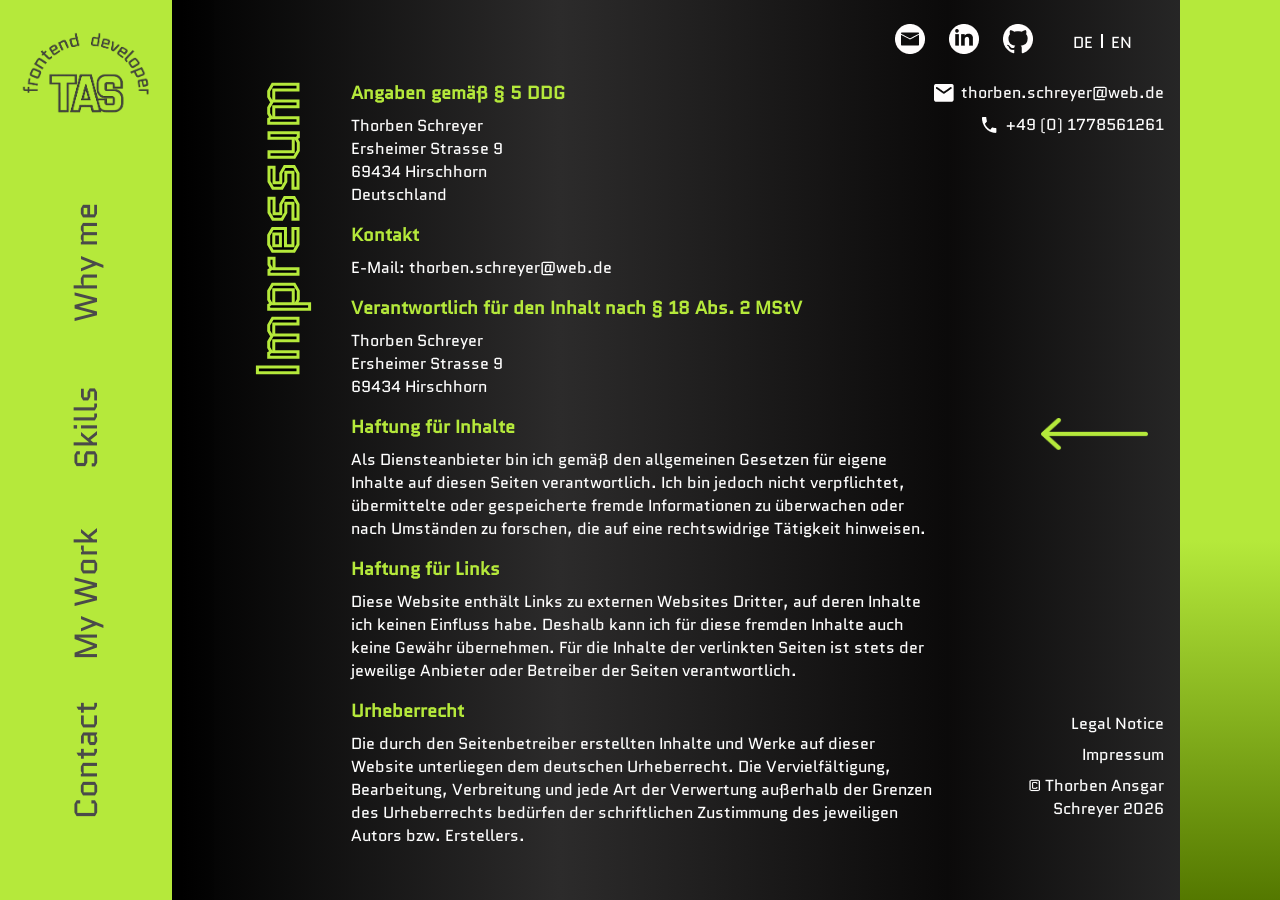
==== commit 5249be30: "add social icons for impressum and pp" ====
--- a/impressum.html
+++ b/impressum.html
@@ -40,7 +40,27 @@
       </div>
     </nav>
     <div class="black-to-transparent"></div>
-
+    <div class="social-icons">
+      <a href="mailto:thorben.schreyer@web.de"
+        ><img class="mail-img" src="./assets/img/mail_default.png" alt="mail"
+      /></a>
+      <a
+        href="https://www.linkedin.com/in/thorben-ansgar-schreyer-040977301/"
+        target="_blank"
+        ><img
+          class="linkedIn-img"
+          src="./assets/img/linkedIn_default.png"
+          alt="linkedIn"
+      /></a>
+      <a href="https://github.com/thorbenschreyer" target="_blank"
+        ><img class="git-img" src="./assets/img/github_default.png" alt="ithub"
+      /></a>
+      <div class="language-buttons">
+        <span>DE</span>
+        <hr />
+        <span>EN</span>
+      </div>
+    </div>
     <div class="impressum-container">
       <div class="impressum-content">
         <div class="impressum-header">
--- a/css/impressum.css
+++ b/css/impressum.css
@@ -118,3 +118,11 @@
 .footer-space {
   flex: 1;
 }
+
+.impressumsite-text ul {
+    padding: revert;
+}
+
+.margin-impressumsite-text {
+    margin-left: 200px
+}
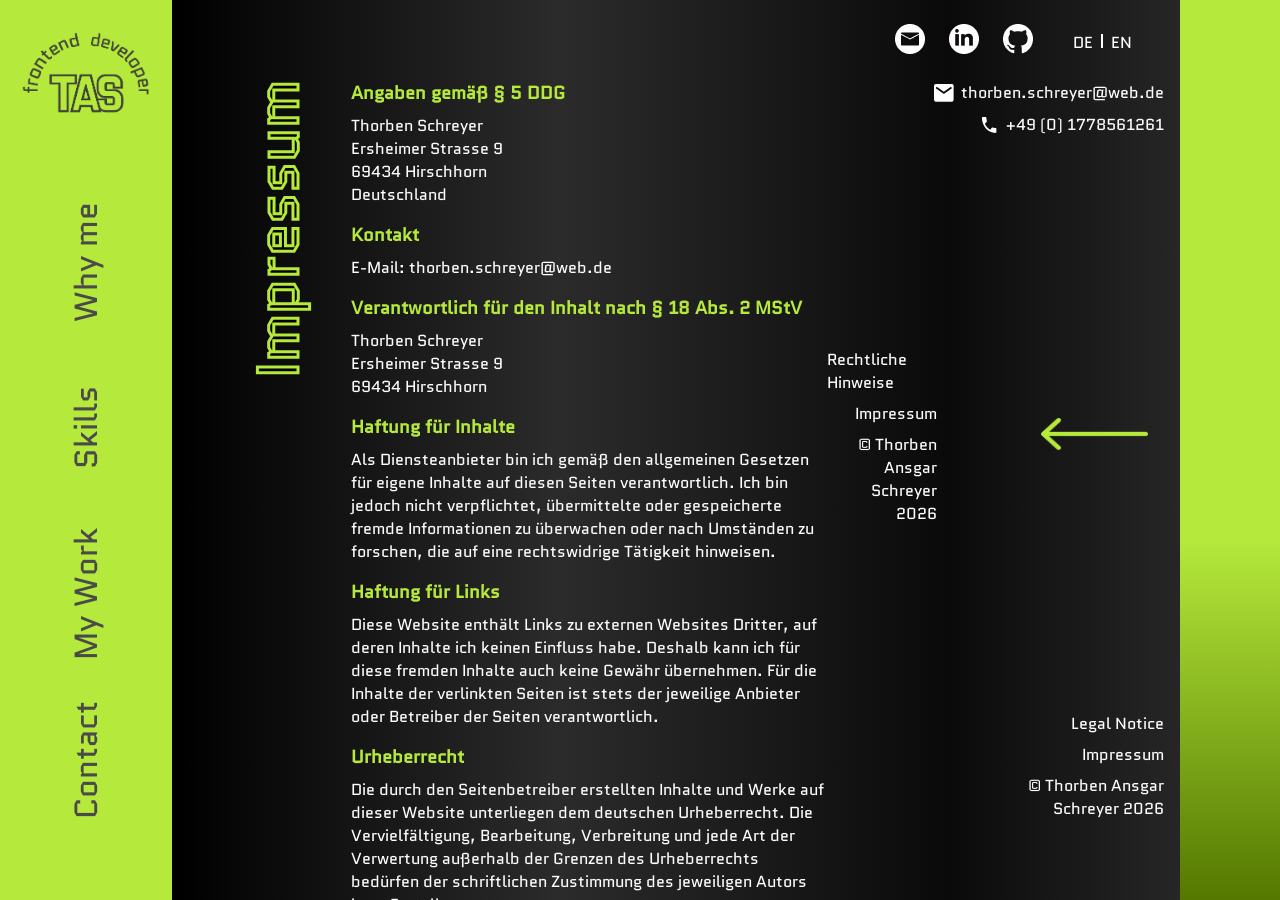
==== commit 82149f83: "translate Legal Notice" ====
--- a/impressum.html
+++ b/impressum.html
@@ -16,14 +16,14 @@
     <link rel="stylesheet" href="css/font.css" />
     <link rel="stylesheet" href="css/impressum.css" />
     <!-- JS Script -->
-    <script src="script.js" defer></script>
+    <script src="./scripts/script.js" defer></script>
     <!-- FAVICON -->
     <link rel="shortcut icon" href="favicon.ico" type="image/x-icon" />
     <title>Impressum</title>
   </head>
   <body>
     <nav>
-      <a href="index.html#hero-section">
+      <a href="#hero-section">
         <img
           src="./assets/img/tas_logo.png"
           class="navigation-img"
@@ -31,12 +31,18 @@
       /></a>
 
       <div class="navigation-links">
-        <a class="navigation-item" href="index.html#why-me-section">Why me</a>
-        <a class="navigation-item" href="index.html#skill-section">Skills</a>
-        <a class="navigation-item" href="index.html#portfolio-section"
+        <a data-i18n="why-me" class="navigation-item" href="#why-me-section"
+          >Why me</a
+        >
+        <a data-i18n="skills" class="navigation-item" href="#skill-section"
+          >Skills</a
+        >
+        <a data-i18n="my-work" class="navigation-item" href="#portfolio-section"
           >My Work</a
         >
-        <a class="navigation-item" href="index.html#contact-section">Contact</a>
+        <a data-i18n="contact" class="navigation-item" href="#contact-section"
+          >Contact</a
+        >
       </div>
     </nav>
     <div class="black-to-transparent"></div>
@@ -56,66 +62,73 @@
         ><img class="git-img" src="./assets/img/github_default.png" alt="ithub"
       /></a>
       <div class="language-buttons">
-        <span>DE</span>
+        <span id="de-btn">DE</span>
         <hr />
-        <span>EN</span>
+        <span id="en-btn">EN</span>
       </div>
     </div>
     <div class="impressum-container">
       <div class="impressum-content">
         <div class="impressum-header">
-          <p>Impressum</p>
+          <p data-i18n="impressumTitle">Impressum</p>
         </div>
+
         <div class="impressumsite-text">
-          <h2>Angaben gemäß § 5 DDG</h2>
+          <h2 data-i18n="impressumSection1Title">Angaben gemäß § 5 DDG</h2>
 
-          <p>
+          <p data-i18n-html="impressumSection1Content">
             Thorben Schreyer<br />
             Ersheimer Strasse 9<br />
             69434 Hirschhorn<br />
             Deutschland
           </p>
 
-          <h2>Kontakt</h2>
+          <h2 data-i18n="impressumSection2Title">Kontakt</h2>
 
-          <p>E-Mail: thorben.schreyer@web.de</p>
+          <p data-i18n="impressumSection2Content">
+            E-Mail: thorben.schreyer@web.de
+          </p>
 
-          <h2>Verantwortlich für den Inhalt nach § 18 Abs. 2 MStV</h2>
+          <h2 data-i18n="impressumSection3Title">
+            Verantwortlich für den Inhalt nach § 18 Abs. 2 MStV
+          </h2>
 
-          <p>
+          <p data-i18n-html="impressumSection3Content">
             Thorben Schreyer<br />
             Ersheimer Strasse 9<br />
-            69434 Hirschhorn<br />
+            69434 Hirschhorn
           </p>
 
-          <h2>Haftung für Inhalte</h2>
+          <h2 data-i18n="impressumSection4Title">Haftung für Inhalte</h2>
 
-          <p>
+          <p data-i18n="impressumSection4Content">
             Als Diensteanbieter bin ich gemäß den allgemeinen Gesetzen für
-            eigene Inhalte auf diesen Seiten verantwortlich. Ich bin jedoch
-            nicht verpflichtet, übermittelte oder gespeicherte fremde
-            Informationen zu überwachen oder nach Umständen zu forschen, die auf
-            eine rechtswidrige Tätigkeit hinweisen.
+            eigene Inhalte auf diesen Seiten verantwortlich.
           </p>
 
-          <h2>Haftung für Links</h2>
+          <h2 data-i18n="impressumSection5Title">Haftung für Links</h2>
 
-          <p>
-            Diese Website enthält Links zu externen Websites Dritter, auf deren
-            Inhalte ich keinen Einfluss habe. Deshalb kann ich für diese fremden
-            Inhalte auch keine Gewähr übernehmen. Für die Inhalte der verlinkten
-            Seiten ist stets der jeweilige Anbieter oder Betreiber der Seiten
-            verantwortlich.
+          <p data-i18n="impressumSection5Content">
+            Diese Website enthält Links zu externen Websites Dritter.
           </p>
 
-          <h2>Urheberrecht</h2>
+          <h2 data-i18n="impressumSection6Title">Urheberrecht</h2>
 
-          <p>
+          <p data-i18n="impressumSection6Content">
             Die durch den Seitenbetreiber erstellten Inhalte und Werke auf
-            dieser Website unterliegen dem deutschen Urheberrecht. Die
-            Vervielfältigung, Bearbeitung, Verbreitung und jede Art der
-            Verwertung außerhalb der Grenzen des Urheberrechts bedürfen der
-            schriftlichen Zustimmung des jeweiligen Autors bzw. Erstellers.
+            dieser Website unterliegen dem deutschen Urheberrecht.
+          </p>
+        </div>
+
+        <div class="impressum-lower-section">
+          <a href="leagal_notice.html" data-i18n="footerLegalNotice">
+            Legal Notice
+          </a>
+
+          <a href="impressum.html" data-i18n="footerImpressum"> Impressum </a>
+
+          <p class="copy-right" data-i18n-html="footerCopyright">
+            &copy; Thorben Ansgar <br />Schreyer 2026
           </p>
         </div>
         <div class="footer-space"></div>
@@ -133,7 +146,7 @@
                   src="./assets/img/email-hover.png"
                   alt=""
                 /> </span
-              ><a href="mailto:tohrben.schreyer@web.de"
+              ><a href="mailto:thorben.schreyer@web.de"
                 >thorben.schreyer@web.de</a
               >
             </p>
--- a/css/why_me_section.css
+++ b/css/why_me_section.css
@@ -76,7 +76,7 @@
   width: 77%;
   height: 96px;
   margin-top: -30px;
-  margin-left: 60px;
+  margin-left: 88px;
   display: flex;
   justify-content: space-between;
   align-items: end;
@@ -88,6 +88,7 @@
   align-items: center;
   flex-direction: column;
   position: relative;
+  width: 175px;
   transition: 400ms;
 }
 
@@ -109,7 +110,7 @@
   transition: opacity 400ms ease;
   position: absolute;
   bottom: 63px;
-  left: 50px;
+  left: 60px;
 }
 
 .why-me-icon:hover .why-me-icon-remote-hover {
@@ -146,4 +147,8 @@
   position: absolute;
   right: 32px;
   bottom: 60px;
+}
+
+.motivation {
+  height: 60px
 }
--- a/css/contact_section.css
+++ b/css/contact_section.css
@@ -35,7 +35,7 @@
 
 .contact-form {
   margin-top: 150px;
-  margin-left: 128px;
+  margin-left: 64px;
   display: flex;
   flex-direction: row;
   height: 530px;
@@ -103,7 +103,6 @@
 
 .checkbox-area {
   display: flex;
-  align-items: center;
   gap: 12px;
 }
 
@@ -198,7 +197,6 @@
 ------------------------------ */
 
 .checkbox-area p {
-  color: var(--main-green);
   font-size: 14px;
   line-height: 1.4;
 }
@@ -311,4 +309,13 @@
 .impressum-lower-section a {
   color: var(--white);
   margin-bottom: 8px;
-}+}
+
+.error-text {
+  height: 20px;
+  color: #fd2e12;
+}
+
+.checkbox-text {
+  color: var(--main-green);
+}
--- a/css/projects.css
+++ b/css/projects.css
@@ -68,13 +68,23 @@
   margin-bottom: 32px;
 }
 
+.project-text-margin {
+  color: #fffdfd;
+  margin-bottom: 48px;
+}
+
 .about-the-project {
   width: 480px;
   padding-left: 30px;
 }
 
 .technologys-project {
-  width: 830px;
+  width: 460px;
+  padding-left: 30px;
+}
+
+.learned-project {
+  width: 860px;
   padding-left: 30px;
 }
 
@@ -133,7 +143,6 @@
   color: #fffdfd;
 }
 
-
 .project-text-section {
   margin-left: 40px;
 }
@@ -162,7 +171,7 @@
 }
 
 .ongoing-project-text {
-  color: #FFFDFD;
+  color: #fffdfd;
 }
 
 .ongoing-project-button {
@@ -173,11 +182,46 @@
   height: 45px;
 }
 
-.ongoing-project-button span{
+.ongoing-project-button span {
   display: flex;
   align-items: center;
   justify-content: center;
   align-content: center;
   max-width: 130px;
   height: 45px;
-}+}
+
+.prject-description-hover {
+  opacity: 0;
+  position: absolute;
+  bottom: 8px;
+  transition: ease-in-out 250ms;
+}
+
+.project:hover .prject-description-hover {
+  opacity: 1;
+}
+
+.prject-description-normal {
+  opacity: 1;
+  transition: ease-in-out 350ms;
+}
+
+.project:hover .prject-description-normal {
+  opacity: 0;
+}
+
+.overlay {
+  position: absolute;
+  bottom: 75px;
+  opacity: 1;
+  width: 337px;
+  height: 203px;
+  border-radius: 30px;
+  transition: ease-in-out 350ms;
+  background-color: rgba(211, 237, 151, 0.2);
+}
+
+.project:hover .overlay {
+  opacity: 0;
+}
